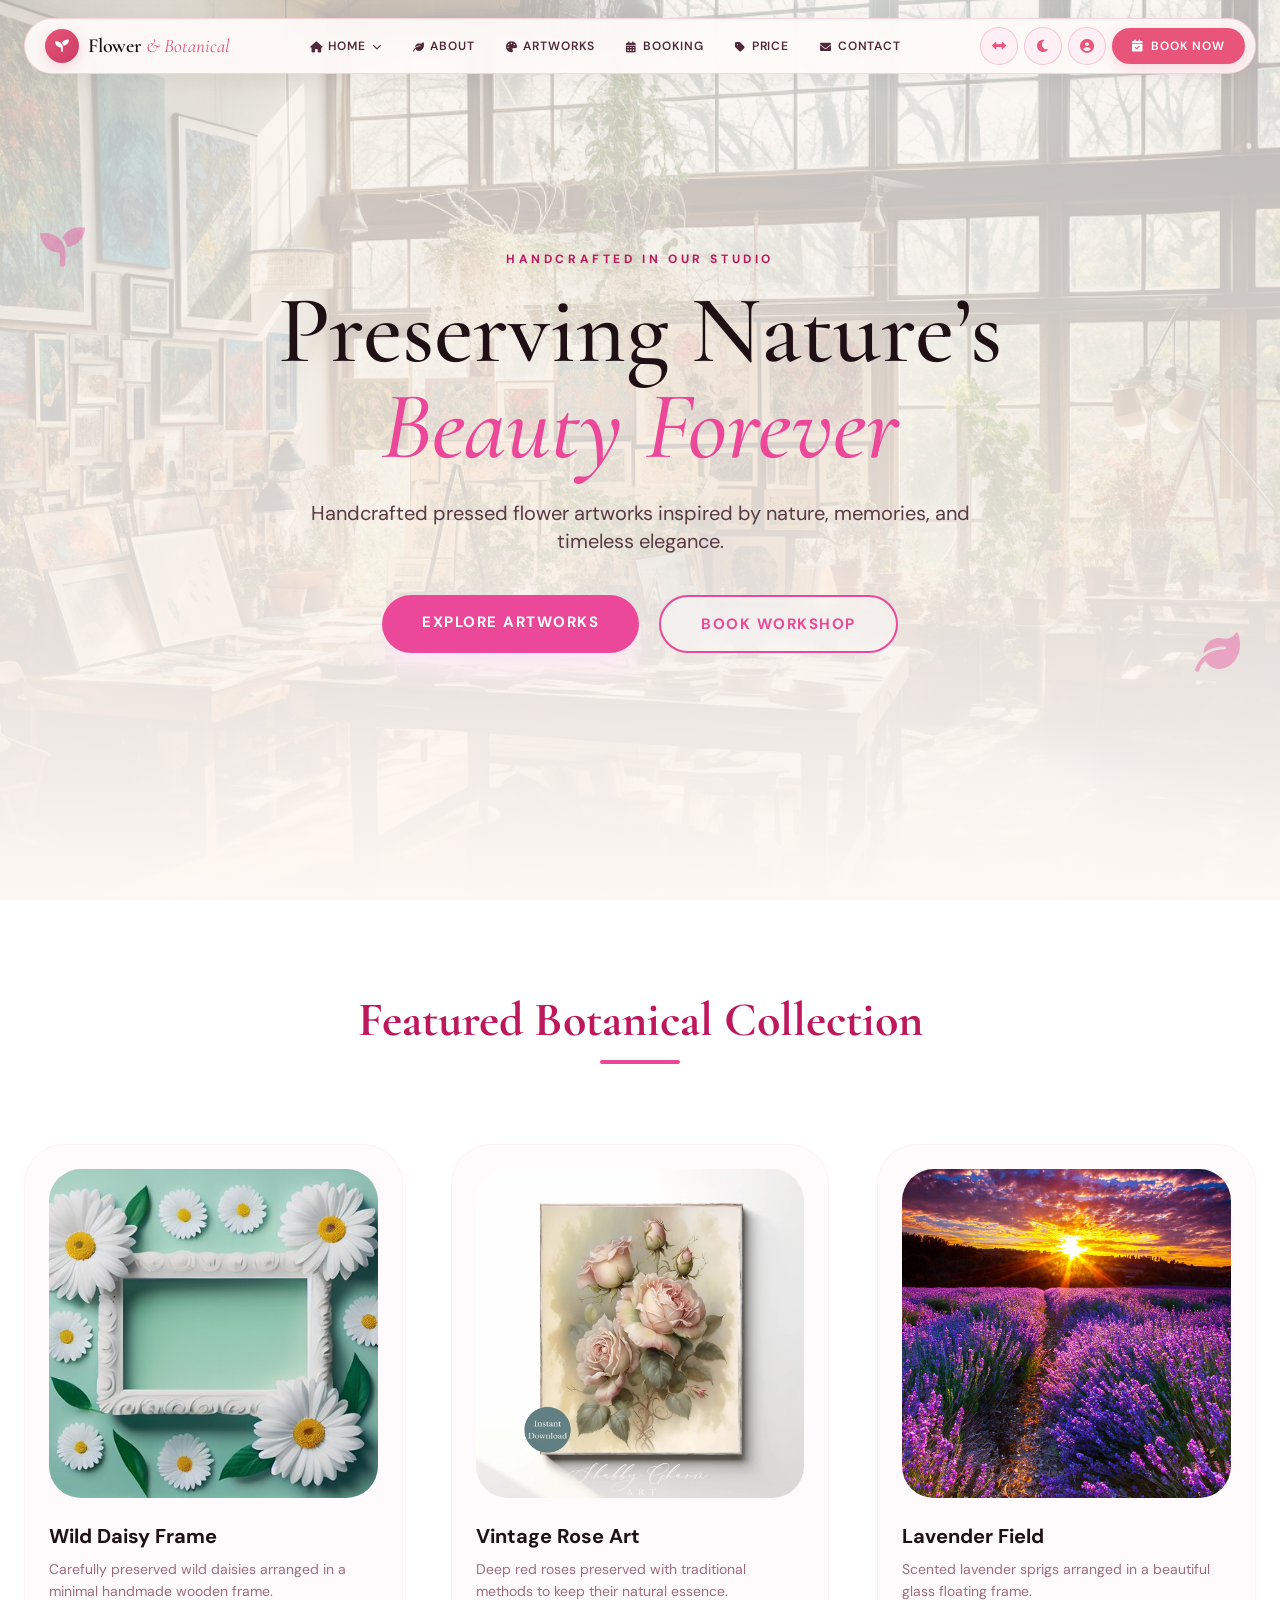
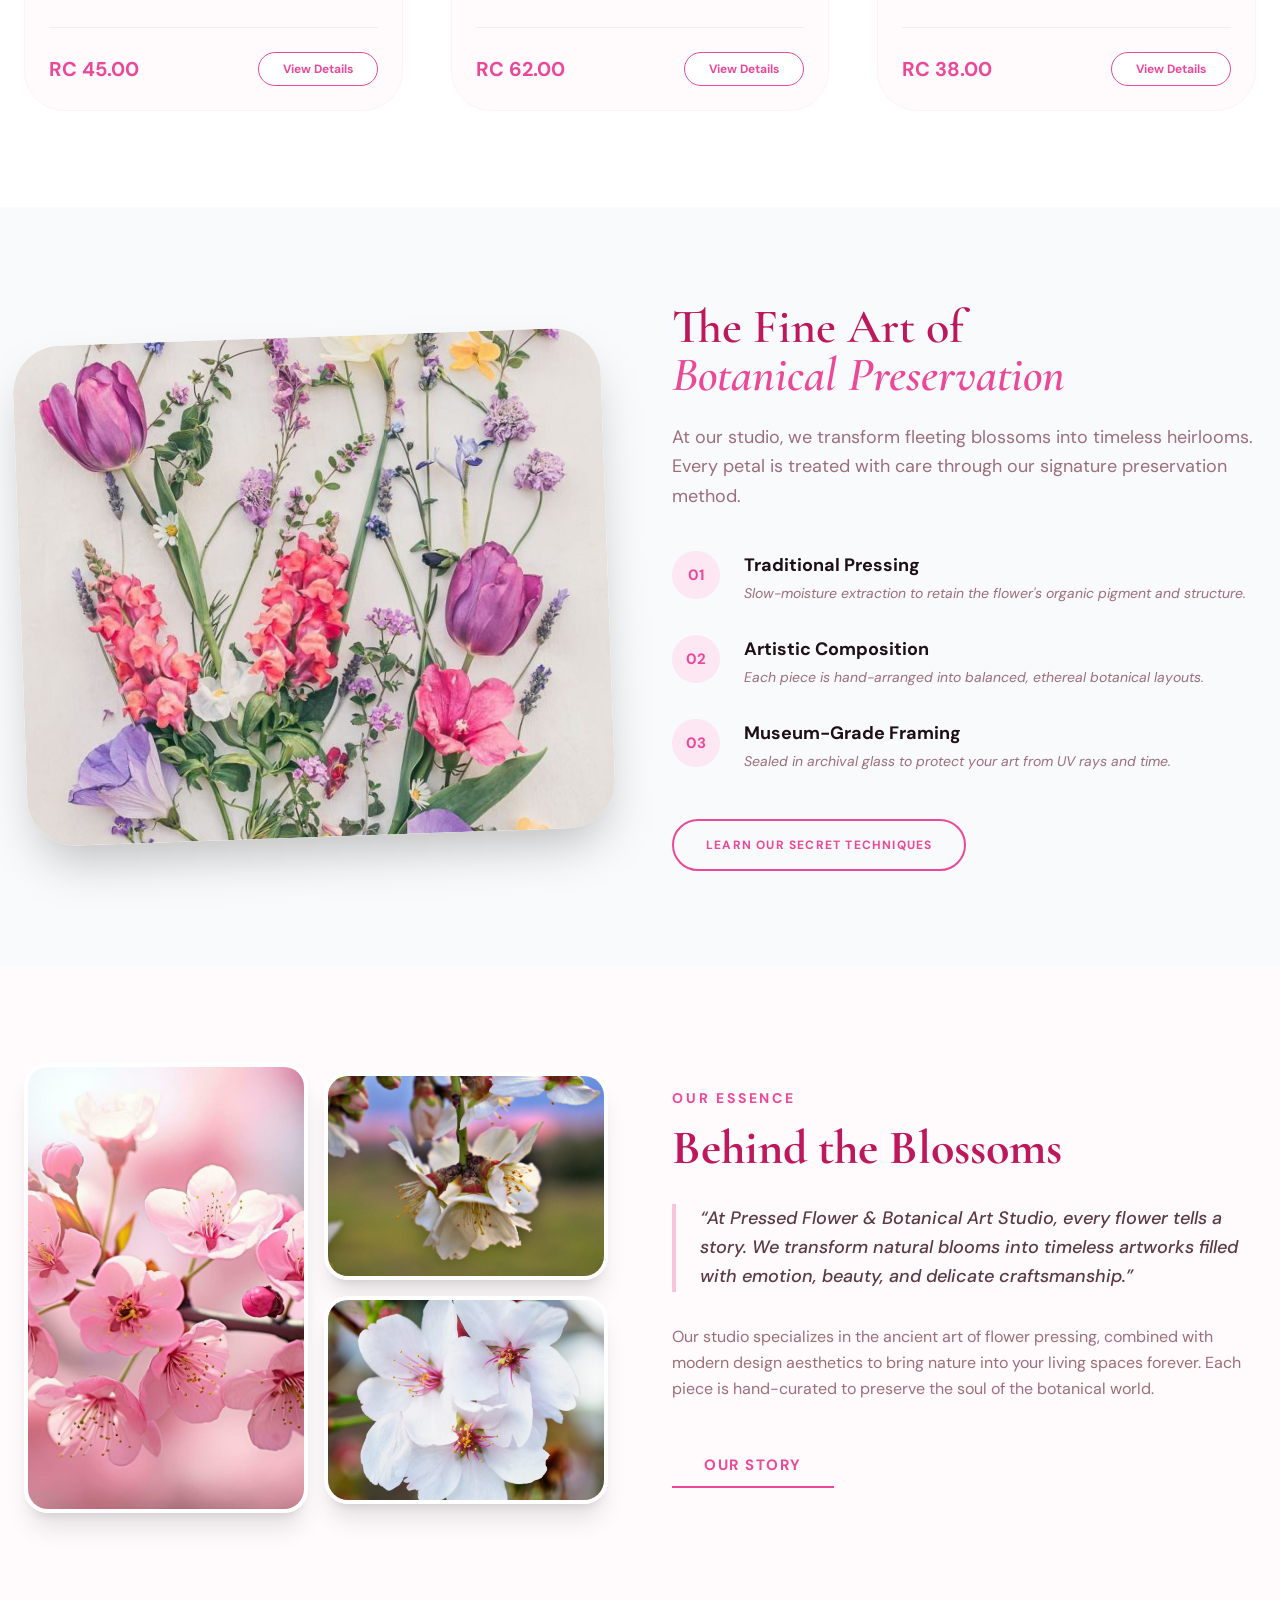
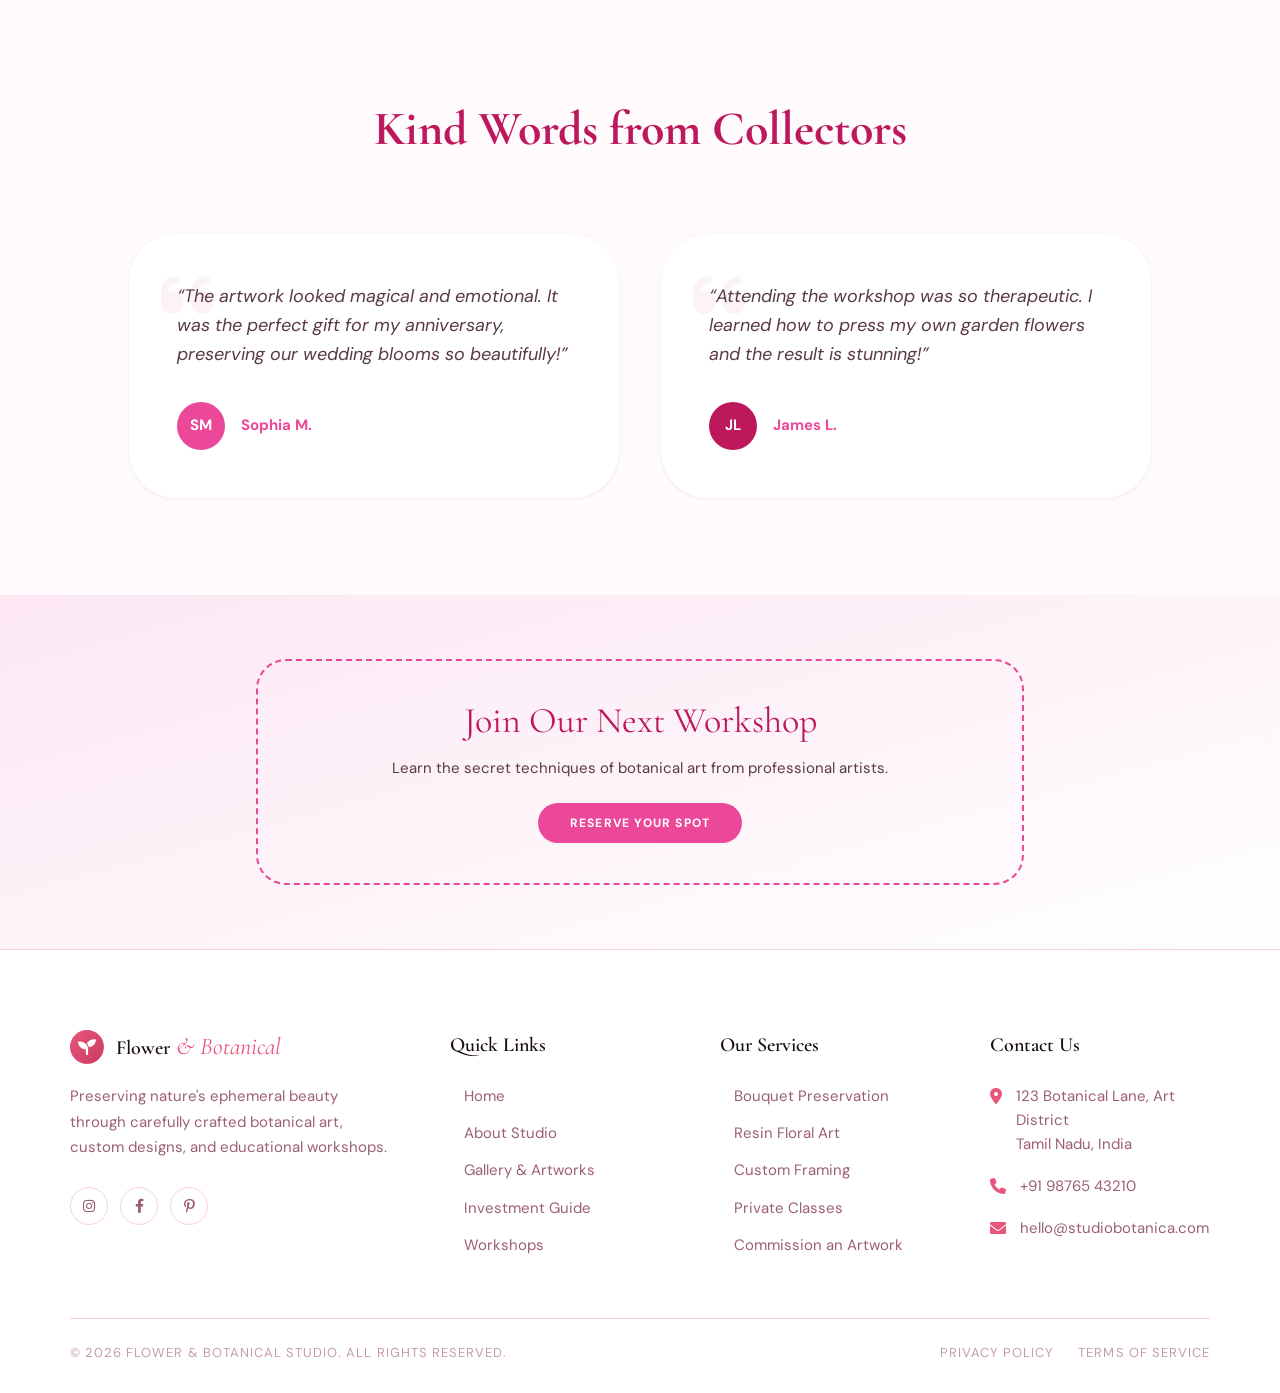
==== index.html @ 841b7ce9 "first commit" ====
<!DOCTYPE html>
<html lang="en">
<head>
    <meta charset="UTF-8">
    <meta name="viewport" content="width=device-width, initial-scale=1.0">
    <title>Flower & Botanical</title>
    <link rel="icon" type="img/jpg" href="img/growwpark-logo.jpg">
    <script src="tailwind.js"></script>
    <!-- Font Awesome (required for icons) -->
    <link rel="stylesheet" href="https://cdnjs.cloudflare.com/ajax/libs/font-awesome/6.0.0-beta3/css/all.min.css">
    
    <!-- Your CSS -->
    <link rel="stylesheet" href="style.css">
    <script>
        tailwind.config = {
            darkMode: 'class',
            theme: {
                extend: {
                    fontFamily: {
                        cormorant: ['"Cormorant Garamond"', 'serif'],
                        jost: ['Jost', 'sans-serif'],
                    },
                    colors: {
                        primary: '#ec4899',
                        primaryDark: '#be185d',
                        softPink: '#fdf2f8',
                    }
                }
            }
        }
    </script>
    <style>
        .floating { animation: float 6s ease-in-out infinite; }
        @keyframes float {
            0%, 100% { transform: translateY(0px); }
            50% { transform: translateY(-20px); }
        }
        .reveal { opacity: 0; transform: translateY(30px); transition: all 0.8s ease-out; }
        .reveal.active { opacity: 1; transform: translateY(0); }
    </style>
</head>
<body class="bg-[#fef8f4] dark:bg-black text-[#1f1015] dark:text-gray-100 transition-colors duration-300">

    <!-- NAVBAR CONTAINER - Add this! -->
    <div id="navbar-root"></div>

   <!-- Hero Section -->
<section class="relative min-h-screen flex items-center justify-center  ">
            <div class="absolute inset-0 z-0">
                <img src="img/home1.png" class="w-full h-full object-cover opacity-30">
                <div class="absolute inset-0 bg-gradient-to-b from-transparent via-[#fef8f4]/40 dark:via-black/40 to-[#fef8f4] dark:to-black transition-colors duration-300"></div>
            </div>

            <div class="absolute inset-0 pointer-events-none opacity-40">
                <div class="absolute top-1/4 left-10 floating text-primary"><i class="fas fa-seedling fa-3x"></i></div>
                <div class="absolute bottom-1/4 right-10 floating text-primary" style="animation-delay: 2s;"><i class="fas fa-leaf fa-3x"></i></div>
            </div>

            <div class="relative z-10 text-center px-6 max-w-4xl">
                <span class="inline-block text-xs font-bold tracking-[0.3em] uppercase text-primaryDark dark:text-gray-300 mb-4 transition-colors">Handcrafted in Our Studio</span>
                <h1 class="font-cormorant text-5xl md:text-8xl text-[#1f1015] dark:text-white leading-[1.1] mb-6 font-medium transition-colors">
                    Preserving Nature’s <br> <span class="italic text-primary">Beauty Forever</span>
                </h1>
                <p class="text-[#5a3a45] dark:text-gray-300 text-lg md:text-xl mb-10 max-w-2xl mx-auto leading-relaxed transition-colors">
                    Handcrafted pressed flower artworks inspired by nature, memories, and timeless elegance.
                </p>
                <div class="flex flex-wrap gap-5 justify-center">
                    <a href="artworks.html" class="px-10 py-4 bg-primary text-white rounded-full font-bold tracking-widest uppercase hover:bg-primaryDark transition-all shadow-xl shadow-pink-100">Explore Artworks</a>
                    <a href="booking.html" class="px-10 py-4 border-2 border-primary text-primary dark:text-gray-300 rounded-full font-bold tracking-widest uppercase hover:bg-primary hover:text-white transition-all bg-white/40 dark:bg-gray-800/40 backdrop-blur-md">Book Workshop</a>
                </div>
            </div>
        </section>

        <!-- 2. FEATURED COLLECTION -->
        <section class="py-24 px-6 bg-white dark:bg-gray-800 transition-colors duration-300">
            <div class="max-w-7xl mx-auto">
                <div class="text-center mb-20">
                    <h2 class="font-cormorant text-4xl md:text-5xl text-primaryDark dark:text-white font-bold transition-colors">Featured Botanical Collection</h2>
                    <div class="w-20 h-1 bg-primary mx-auto mt-4 rounded-full"></div>
                </div>

                <div class="grid grid-cols-1 md:grid-cols-3 gap-12">
                    <!-- Item 1 -->
                    <div class="group bg-softPink/30 dark:bg-gray-700/50 rounded-[2.5rem] p-6 border border-pink-50 dark:border-gray-700 transition-all hover:shadow-2xl hover:-translate-y-2">
                        <div class="overflow-hidden rounded-[2rem] mb-6 aspect-square">
                            <img src="img/home2.png" class="w-full h-full object-cover group-hover:scale-110 transition-transform duration-700">
                        </div>
                        <h3 class="text-xl font-bold text-[#1f1015] dark:text-white mb-2 transition-colors">Wild Daisy Frame</h3>
                        <p class="text-[#9c6e7c] dark:text-gray-300 text-sm mb-6 leading-relaxed transition-colors">Carefully preserved wild daisies arranged in a minimal handmade wooden frame.</p>
                        <div class="flex items-center justify-between border-t border-pink-100 dark:border-gray-700 pt-6 transition-colors">
                            <span class="text-xl font-bold text-primary dark:text-gray-300">RC 45.00</span>
                            <a href="#" class="px-6 py-2 bg-white dark:bg-gray-800 border border-primary text-primary dark:text-gray-300 rounded-full text-xs font-bold hover:bg-primary hover:text-white transition-all">View Details</a>
                        </div>
                    </div>
                    <!-- Item 2 -->
                    <div class="group bg-softPink/30 dark:bg-gray-700/50 rounded-[2.5rem] p-6 border border-pink-50 dark:border-gray-700 transition-all hover:shadow-2xl hover:-translate-y-2">
                        <div class="overflow-hidden rounded-[2rem] mb-6 aspect-square">
                            <img src="img/home3.png" class="w-full h-full object-cover group-hover:scale-110 transition-transform duration-700">
                        </div>
                        <h3 class="text-xl font-bold text-[#1f1015] dark:text-white mb-2 transition-colors">Vintage Rose Art</h3>
                        <p class="text-[#9c6e7c] dark:text-gray-300 text-sm mb-6 leading-relaxed transition-colors">Deep red roses preserved with traditional methods to keep their natural essence.</p>
                        <div class="flex items-center justify-between border-t border-pink-100 dark:border-gray-700 pt-6 transition-colors">
                            <span class="text-xl font-bold text-primary dark:text-gray-300">RC 62.00</span>
                            <a href="#" class="px-6 py-2 bg-white dark:bg-gray-800 border border-primary text-primary dark:text-gray-300 rounded-full text-xs font-bold hover:bg-primary hover:text-white transition-all">View Details</a>
                        </div>
                    </div>
                    <!-- Item 3 -->
                    <div class="group bg-softPink/30 dark:bg-gray-700/50 rounded-[2.5rem] p-6 border border-pink-50 dark:border-gray-700 transition-all hover:shadow-2xl hover:-translate-y-2">
                        <div class="overflow-hidden rounded-[2rem] mb-6 aspect-square">
                            <img src="img/home4.png" class="w-full h-full object-cover group-hover:scale-110 transition-transform duration-700">
                        </div>
                        <h3 class="text-xl font-bold text-[#1f1015] dark:text-white mb-2 transition-colors">Lavender Field</h3>
                        <p class="text-[#9c6e7c] dark:text-gray-300 text-sm mb-6 leading-relaxed transition-colors">Scented lavender sprigs arranged in a beautiful glass floating frame.</p>
                        <div class="flex items-center justify-between border-t border-pink-100 dark:border-gray-700 pt-6 transition-colors">
                            <span class="text-xl font-bold text-primary dark:text-gray-300">RC 38.00</span>
                            <a href="#" class="px-6 py-2 bg-white dark:bg-gray-800 border border-primary text-primary dark:text-gray-300 rounded-full text-xs font-bold hover:bg-primary hover:text-white transition-all">View Details</a>
                        </div>
                    </div>
                </div>
            </div>
        </section>


<!-- Studio Craftsmanship & Process Section -->
<section class="py-24 px-5 bg-gray-50 dark:bg-black transition-colors duration-300 overflow-hidden">
    <div class="max-w-7xl mx-auto">
        <div class="flex flex-col lg:flex-row items-center gap-16">
            
            <!-- Left: Image Composition -->
            <div class="w-full lg:w-1/2 relative">
                <div class="relative z-10 rounded-[3rem] overflow-hidden shadow-2xl transform -rotate-2 hover:rotate-0 transition-transform duration-500">
                    <img src="img/home5.png" 
                         alt="Flower Pressing Process" 
                         class="w-full h-[500px] object-cover">
                </div>
                <!-- Decorative Elements -->
                <div class="absolute -bottom-10 -right-10 w-64 h-64 bg-[#fce7f3] dark:bg-gray-800/20 rounded-full -z-10 opacity-50 blur-3xl transition-colors"></div>
                <div class="absolute -top-10 -left-10 w-48 h-48 border-2 border-dashed border-[#ec4899] dark:border-gray-700 rounded-full -z-10 animate-[spin_20s_linear_infinite] transition-colors"></div>
            </div>

            <!-- Right: Content & Steps -->
            <div class="w-full lg:w-1/2">
                <h2 class="font-['Cormorant_Garamond'] text-4xl md:text-5xl text-[#be185d] dark:text-white mb-6 font-semibold leading-tight transition-colors">
                    The Fine Art of <br> <span class="italic text-[#ec4899] dark:text-gray-300">Botanical Preservation</span>
                </h2>
                <p class="text-[#9c6e7c] dark:text-gray-300 text-lg mb-10 leading-relaxed transition-colors">
                    At our studio, we transform fleeting blossoms into timeless heirlooms. Every petal is treated with care through our signature preservation method.
                </p>

                <!-- Process Steps -->
                <div class="space-y-8">
                    <!-- Step 1 -->
                    <div class="flex gap-6 group">
                        <div class="flex-shrink-0 w-12 h-12 rounded-full bg-[#fce7f3] dark:bg-gray-800 flex items-center justify-center text-[#ec4899] dark:text-gray-300 font-bold group-hover:bg-[#ec4899] group-hover:text-white transition-colors">
                            01
                        </div>
                        <div>
                            <h4 class="text-lg font-bold text-[#1f1015] dark:text-white mb-1 transition-colors">Traditional Pressing</h4>
                            <p class="text-[#9c6e7c] dark:text-gray-400 text-sm italic transition-colors">Slow-moisture extraction to retain the flower's organic pigment and structure.</p>
                        </div>
                    </div>

                    <!-- Step 2 -->
                    <div class="flex gap-6 group">
                        <div class="flex-shrink-0 w-12 h-12 rounded-full bg-[#fce7f3] dark:bg-gray-800 flex items-center justify-center text-[#ec4899] dark:text-gray-300 font-bold group-hover:bg-[#ec4899] group-hover:text-white transition-colors">
                            02
                        </div>
                        <div>
                            <h4 class="text-lg font-bold text-[#1f1015] dark:text-white mb-1 transition-colors">Artistic Composition</h4>
                            <p class="text-[#9c6e7c] dark:text-gray-400 text-sm italic transition-colors">Each piece is hand-arranged into balanced, ethereal botanical layouts.</p>
                        </div>
                    </div>

                    <!-- Step 3 -->
                    <div class="flex gap-6 group">
                        <div class="flex-shrink-0 w-12 h-12 rounded-full bg-[#fce7f3] dark:bg-gray-800 flex items-center justify-center text-[#ec4899] dark:text-gray-300 font-bold group-hover:bg-[#ec4899] group-hover:text-white transition-colors">
                            03
                        </div>
                        <div>
                            <h4 class="text-lg font-bold text-[#1f1015] dark:text-white mb-1 transition-colors">Museum-Grade Framing</h4>
                            <p class="text-[#9c6e7c] dark:text-gray-400 text-sm italic transition-colors">Sealed in archival glass to protect your art from UV rays and time.</p>
                        </div>
                    </div>
                </div>

                <div class="mt-12">
                    <a href="booking.html" class="inline-block px-8 py-4 border-2 border-[#ec4899] text-[#ec4899] rounded-full font-bold uppercase tracking-widest text-xs hover:bg-[#ec4899] hover:text-white transition-all">
                        Learn Our Secret Techniques
                    </a>
                </div>
            </div>

        </div>
    </div>
</section>

     <!-- 3. ABOUT STUDIO PREVIEW -->
<section class="py-24 px-6 bg-[#fffafb] dark:bg-gray-800 transition-colors duration-300">
    <div class="max-w-7xl mx-auto flex flex-col lg:flex-row items-center gap-16">
        
        <!-- Left Side: Clean 3-Image Grid (No Tilt) -->
        <div class="w-full lg:w-1/2 relative">
            <div class="flex gap-4 items-center">
                <!-- 1. Left Big Image (Perfectly Straight) -->
                <div class="w-1/2">
                    <img src="img/home6.png" 
                         class="rounded-3xl shadow-xl w-full h-[450px] object-cover border-4 border-white transition-transform duration-500 hover:scale-[1.02]">
                </div>

                <!-- Right Side: Two Stacked Images (Perfectly Straight) -->
                <div class="w-1/2 flex flex-col gap-4">
                    <!-- 2. Right Top Image -->
                    <img src="img/home7.png" 
                         class="rounded-3xl shadow-xl w-full h-52 object-cover border-4 border-white transition-transform duration-500 hover:scale-[1.02]">
                    
                    <!-- 3. Right Bottom Image -->
                    <img src="img/home8.png" 
                         class="rounded-3xl shadow-xl w-full h-52 object-cover border-4 border-white transition-transform duration-500 hover:scale-[1.02]">
                </div>
            </div>
            
            <!-- Background Decorative Elements -->
            <div class="absolute -z-10 -top-10 -left-10 w-64 h-64 bg-primary/10 dark:bg-primary/5 blur-3xl rounded-full transition-colors"></div>
        </div>

        <!-- Right Side: Content -->
        <div class="w-full lg:w-1/2">
            <span class="text-primary dark:text-gray-300 font-bold tracking-[0.2em] uppercase text-sm mb-4 block transition-colors">Our Essence</span>
            <h2 class="font-cormorant text-4xl md:text-5xl text-primaryDark dark:text-white mb-8 font-bold leading-tight transition-colors">Behind the Blossoms</h2>
            
            <p class="text-[#5a3a45] dark:text-gray-300 text-lg leading-relaxed mb-8 italic font-medium border-l-4 border-primary/30 pl-6 transition-colors">
                “At Pressed Flower & Botanical Art Studio, every flower tells a story. We transform natural blooms into timeless artworks filled with emotion, beauty, and delicate craftsmanship.”
            </p>
            
            <p class="text-[#9c6e7c] dark:text-gray-400 mb-10 leading-relaxed text-base transition-colors">
                Our studio specializes in the ancient art of flower pressing, combined with modern design aesthetics to bring nature into your living spaces forever. Each piece is hand-curated to preserve the soul of the botanical world.
            </p>
            
            <a href="about.html" class="group relative inline-block px-8 py-3 font-bold tracking-widest uppercase text-primary transition-all">
                <span class="relative z-10">Our Story</span>
                <div class="absolute bottom-0 left-0 w-full h-[2px] bg-primary transition-all group-hover:h-[4px]"></div>
            </a>
        </div>

    </div>
</section>

       

        <!-- 5. TESTIMONIALS -->
        <section class="py-24 px-6 bg-[#fffafb] dark:bg-black transition-colors duration-300">
            <div class="max-w-5xl mx-auto">
                <h2 class="font-cormorant text-center text-4xl md:text-5xl text-primaryDark dark:text-white mb-20 font-bold transition-colors">Kind Words from Collectors</h2>
                <div class="grid grid-cols-1 md:grid-cols-2 gap-10">
                    <div class="bg-white dark:bg-gray-800 p-12 rounded-[3rem] border border-pink-50 dark:border-gray-700 relative shadow-sm transition-colors">
                        <i class="fas fa-quote-left absolute top-8 left-8 text-softPink dark:text-gray-700 text-6xl transition-colors"></i>
                        <p class="text-[#5a3a45] dark:text-gray-300 text-lg italic mb-8 relative z-10 leading-relaxed transition-colors">
                            “The artwork looked magical and emotional. It was the perfect gift for my anniversary, preserving our wedding blooms so beautifully!”
                        </p>
                        <div class="flex items-center gap-4">
                            <div class="w-12 h-12 bg-primary rounded-full flex items-center justify-center text-white font-bold">SM</div>
                            <h5 class="font-bold text-primary dark:text-gray-300 transition-colors">Sophia M.</h5>
                        </div>
                    </div>
                    <div class="bg-white dark:bg-gray-800 p-12 rounded-[3rem] border border-pink-50 dark:border-gray-700 relative shadow-sm transition-colors">
                        <i class="fas fa-quote-left absolute top-8 left-8 text-softPink dark:text-gray-700 text-6xl transition-colors"></i>
                        <p class="text-[#5a3a45] dark:text-gray-300 text-lg italic mb-8 relative z-10 leading-relaxed transition-colors">
                            “Attending the workshop was so therapeutic. I learned how to press my own garden flowers and the result is stunning!”
                        </p>
                        <div class="flex items-center gap-4">
                            <div class="w-12 h-12 bg-primaryDark rounded-full flex items-center justify-center text-white font-bold">JL</div>
                            <h5 class="font-bold text-primary dark:text-gray-300 transition-colors">James L.</h5>
                        </div>
                    </div>
                </div>
            </div>
        </section>


<section class="workshop-cta py-16 px-5 text-center bg-gradient-to-br from-[#fce7f3] to-white dark:from-gray-800 dark:to-black transition-colors duration-300">
    <div class="max-w-3xl mx-auto p-10 border-2 border-dashed border-[#ec4899] dark:border-gray-700 rounded-[30px] transition-colors">
        <h2 class="font-cormorant text-4xl text-[#be185d] dark:text-white transition-colors">Join Our Next Workshop</h2>
        <p class="text-[#5a3a45] dark:text-gray-300 my-4 mb-6 transition-colors">Learn the secret techniques of botanical art from professional artists.</p>
        <a href="booking.html" class="inline-block px-8 py-3 bg-primary text-white rounded-full uppercase tracking-widest text-xs font-bold hover:bg-primaryDark transition-colors">Reserve Your Spot</a>
    </div>
</section>

    <!-- FOOTER CONTAINER -->
    <div id="footer-root"></div>

    <!-- NAVBAR SCRIPT - Add this before closing body -->
    <script src="navbar.js"></script>
    <!-- FOOTER SCRIPT -->
    <script src="footer.js"></script>
</body>
</html>
---- style.css ----
/* ================================================================
   style.css — Flower & Botanical
   Global tokens, resets, hero, and page layout
================================================================ */

/* ----------------------------------------------------------------
   GOOGLE FONTS
---------------------------------------------------------------- */
@import url('https://fonts.googleapis.com/css2?family=Cormorant+Garamond:ital,wght@0,400;0,500;0,600;1,400;1,500&family=DM+Sans:ital,opsz,wght@0,9..40,300;0,9..40,400;0,9..40,500;0,9..40,600;1,9..40,300&display=swap');

/* ----------------------------------------------------------------
   CSS CUSTOM PROPERTIES
---------------------------------------------------------------- */
:root {
  /* Brand */
  --pink:            #e8547a;
  --pink-dark:       #c93d62;
  --pink-deep:       #a02a4a;
  --pink-light:      #f9d0dc;
  --pink-soft:       #fef0f4;
  --pink-glow:       rgba(232, 84, 122, 0.22);
  --pink-border:     rgba(232, 84, 122, 0.28);

  /* Surfaces */
  --body-bg:         #fdf8f5;
  --surface-1:       #ffffff;
  --surface-2:       #fef5f0;

  /* Text */
  --text-primary:    #1a0d12;
  --text-secondary:  #52293a;
  --text-muted:      #9c6070;
  --text-subtle:     #c49daa;

  /* Nav */
  --nav-bg:          rgba(255, 251, 249, 0.92);
  --nav-border:      rgba(232, 84, 122, 0.22);
  --nav-shadow:      0 4px 24px rgba(26, 13, 18, 0.06);
  --nav-shadow-lg:   0 8px 40px rgba(26, 13, 18, 0.12);

  /* Sidebar */
  --sidebar-bg:      #fffbf9;
  --sidebar-border:  rgba(232, 84, 122, 0.15);

  /* Dropdown */
  --dropdown-bg:     rgba(255, 251, 249, 0.98);

  /* Misc */
  --radius-sm:       10px;
  --radius-md:       18px;
  --radius-lg:       28px;
  --radius-pill:     100px;
  --ease:            cubic-bezier(0.4, 0, 0.2, 1);
  --ease-spring:     cubic-bezier(0.34, 1.56, 0.64, 1);
  --t:               0.26s;
}

html.dark {
  --body-bg:         #000000;
  --surface-1:       #111827;
  --surface-2:       #1f2937;

  --text-primary:    #ffffff;
  --text-secondary:  #d1d5db;
  --text-muted:      #9ca3af;
  --text-subtle:     #6b7280;

  --nav-bg:          rgba(0, 0, 0, 0.94);
  --nav-border:      rgba(55, 65, 81, 0.5);
  --nav-shadow:      0 4px 24px rgba(0, 0, 0, 0.5);
  --nav-shadow-lg:   0 8px 40px rgba(0, 0, 0, 0.8);

  --sidebar-bg:      #111827;
  --sidebar-border:  rgba(55, 65, 81, 0.5);
  --dropdown-bg:     rgba(17, 24, 39, 0.98);

  --pink-soft:       rgba(255, 255, 255, 0.05);
  --pink-light:      rgba(255, 255, 255, 0.1);
}

/* ----------------------------------------------------------------
   RESET & BASE
---------------------------------------------------------------- */
*, *::before, *::after {
  box-sizing: border-box;
  margin: 0;
  padding: 0;
}

html {
  scroll-behavior: smooth;
  -webkit-text-size-adjust: 100%;
}

body {
  font-family: 'DM Sans', sans-serif;
  font-size: 15px;
  line-height: 1.65;
  background: var(--body-bg);
  color: var(--text-primary);
  min-height: 100vh;
  overflow-x: hidden;
  transition: background var(--t) var(--ease), color var(--t) var(--ease);
}

body.nav-open { overflow: hidden; }

a { text-decoration: none; color: inherit; }
button { font-family: inherit; cursor: pointer; }
img { max-width: 100%; display: block; }

/* ----------------------------------------------------------------
   HERO SECTION
---------------------------------------------------------------- */
.hero {
  min-height: 100vh;
  display: grid;
  place-items: center;
  padding: 160px 24px 80px;
  position: relative;
  overflow: hidden;
}

/* Soft radial backgrounds */
.hero::before {
  content: '';
  position: absolute;
  top: -10%;
  left: 50%;
  transform: translateX(-50%);
  width: 900px;
  height: 700px;
  background: radial-gradient(ellipse at center, rgba(232,84,122,0.08) 0%, transparent 65%);
  pointer-events: none;
}

.hero::after {
  content: '';
  position: absolute;
  bottom: 0;
  left: 0;
  right: 0;
  height: 280px;
  background: linear-gradient(to top, var(--body-bg), transparent);
  pointer-events: none;
}

.hero-inner {
  position: relative;
  z-index: 1;
  display: flex;
  flex-direction: column;
  align-items: center;
  text-align: center;
  gap: 22px;
  max-width: 700px;
}

.hero-badge {
  display: inline-flex;
  align-items: center;
  gap: 10px;
  background: var(--pink-soft);
  border: 1px solid var(--pink-border);
  border-radius: var(--radius-pill);
  padding: 7px 18px 7px 12px;
  font-size: 11px;
  font-weight: 600;
  letter-spacing: 0.18em;
  text-transform: uppercase;
  color: var(--pink);
  animation: fadeSlideUp 0.8s var(--ease) both;
}

.hero-badge-dot {
  width: 6px;
  height: 6px;
  border-radius: 50%;
  background: var(--pink);
  animation: pulse 2s ease-in-out infinite;
}

.hero-title {
  font-family: 'Cormorant Garamond', serif;
  font-size: clamp(52px, 9vw, 104px);
  font-weight: 500;
  line-height: 1.02;
  color: var(--text-primary);
  letter-spacing: -0.02em;
  animation: fadeSlideUp 0.8s var(--ease) 0.1s both;
}

.hero-title em {
  font-style: italic;
  color: var(--pink);
  font-weight: 400;
}

.hero-rule {
  display: flex;
  align-items: center;
  gap: 14px;
  animation: fadeSlideUp 0.8s var(--ease) 0.15s both;
}

.hero-rule::before,
.hero-rule::after {
  content: '';
  flex: 1;
  height: 1px;
  background: linear-gradient(to right, transparent, var(--pink-border));
}

.hero-rule::after {
  background: linear-gradient(to left, transparent, var(--pink-border));
}

.hero-rule-icon {
  font-size: 14px;
  color: var(--pink);
  opacity: 0.7;
}

.hero-subtitle {
  font-size: 15.5px;
  font-weight: 300;
  color: var(--text-muted);
  max-width: 400px;
  line-height: 1.85;
  animation: fadeSlideUp 0.8s var(--ease) 0.2s both;
}

.hero-ctas {
  display: flex;
  align-items: center;
  gap: 12px;
  flex-wrap: wrap;
  justify-content: center;
  animation: fadeSlideUp 0.8s var(--ease) 0.28s both;
}

/* ---- Buttons ---- */
.btn {
  display: inline-flex;
  align-items: center;
  gap: 8px;
  padding: 13px 30px;
  border-radius: var(--radius-pill);
  font-size: 12.5px;
  font-weight: 600;
  letter-spacing: 0.09em;
  text-transform: uppercase;
  border: none;
  cursor: pointer;
  transition: transform 0.22s var(--ease-spring), box-shadow 0.22s var(--ease), background 0.2s;
}

.btn-primary {
  background: var(--pink);
  color: #fff;
  box-shadow: 0 6px 22px var(--pink-glow);
}

.btn-primary:hover {
  background: var(--pink-dark);
  transform: translateY(-3px);
  box-shadow: 0 12px 32px var(--pink-glow);
}

.btn-ghost {
  background: transparent;
  color: var(--pink);
  border: 1.5px solid var(--pink-border);
}

.btn-ghost:hover {
  background: var(--pink-soft);
  transform: translateY(-3px);
  border-color: var(--pink);
}

/* ----------------------------------------------------------------
   FLOATING DECO PETALS (hero background detail)
---------------------------------------------------------------- */
.petal {
  position: absolute;
  border-radius: 60% 40% 70% 30% / 50% 60% 40% 50%;
  opacity: 0.06;
  pointer-events: none;
}

.petal-1 {
  width: 320px; height: 320px;
  background: var(--pink);
  top: 8%; left: -6%;
  animation: floatPetal 18s ease-in-out infinite alternate;
}

.petal-2 {
  width: 220px; height: 220px;
  background: var(--pink-dark);
  top: 20%; right: -4%;
  animation: floatPetal 22s ease-in-out 4s infinite alternate-reverse;
}

.petal-3 {
  width: 160px; height: 160px;
  background: var(--pink);
  bottom: 15%; left: 10%;
  animation: floatPetal 16s ease-in-out 2s infinite alternate;
}

/* ----------------------------------------------------------------
   ANIMATIONS
---------------------------------------------------------------- */
@keyframes fadeSlideUp {
  from { opacity: 0; transform: translateY(22px); }
  to   { opacity: 1; transform: translateY(0); }
}

@keyframes pulse {
  0%, 100% { opacity: 1; transform: scale(1); }
  50%       { opacity: 0.5; transform: scale(0.85); }
}

@keyframes floatPetal {
  from { transform: translate(0, 0) rotate(0deg); }
  to   { transform: translate(30px, -40px) rotate(25deg); }
}

/* ----------------------------------------------------------------
   TOGGLE PILL (reusable)
---------------------------------------------------------------- */
.toggle-pill {
  display: inline-flex;
  align-items: center;
  background: var(--pink-soft);
  border: 1px solid var(--pink-border);
  border-radius: var(--radius-pill);
  padding: 3px;
  gap: 2px;
}

.toggle-pill button {
  width: 32px;
  height: 28px;
  border-radius: var(--radius-pill);
  border: none;
  background: transparent;
  color: var(--text-muted);
  font-size: 11.5px;
  font-family: 'DM Sans', sans-serif;
  font-weight: 600;
  letter-spacing: 0.04em;
  transition: background 0.2s, color 0.2s;
  display: flex;
  align-items: center;
  justify-content: center;
  cursor: pointer;
}

.toggle-pill button.active {
  background: var(--pink);
  color: #fff;
}

/* ----------------------------------------------------------------
   UTILITY
---------------------------------------------------------------- */
.sr-only {
  position: absolute;
  width: 1px;
  height: 1px;
  padding: 0;
  margin: -1px;
  overflow: hidden;
  clip: rect(0,0,0,0);
  white-space: nowrap;
  border-width: 0;
}
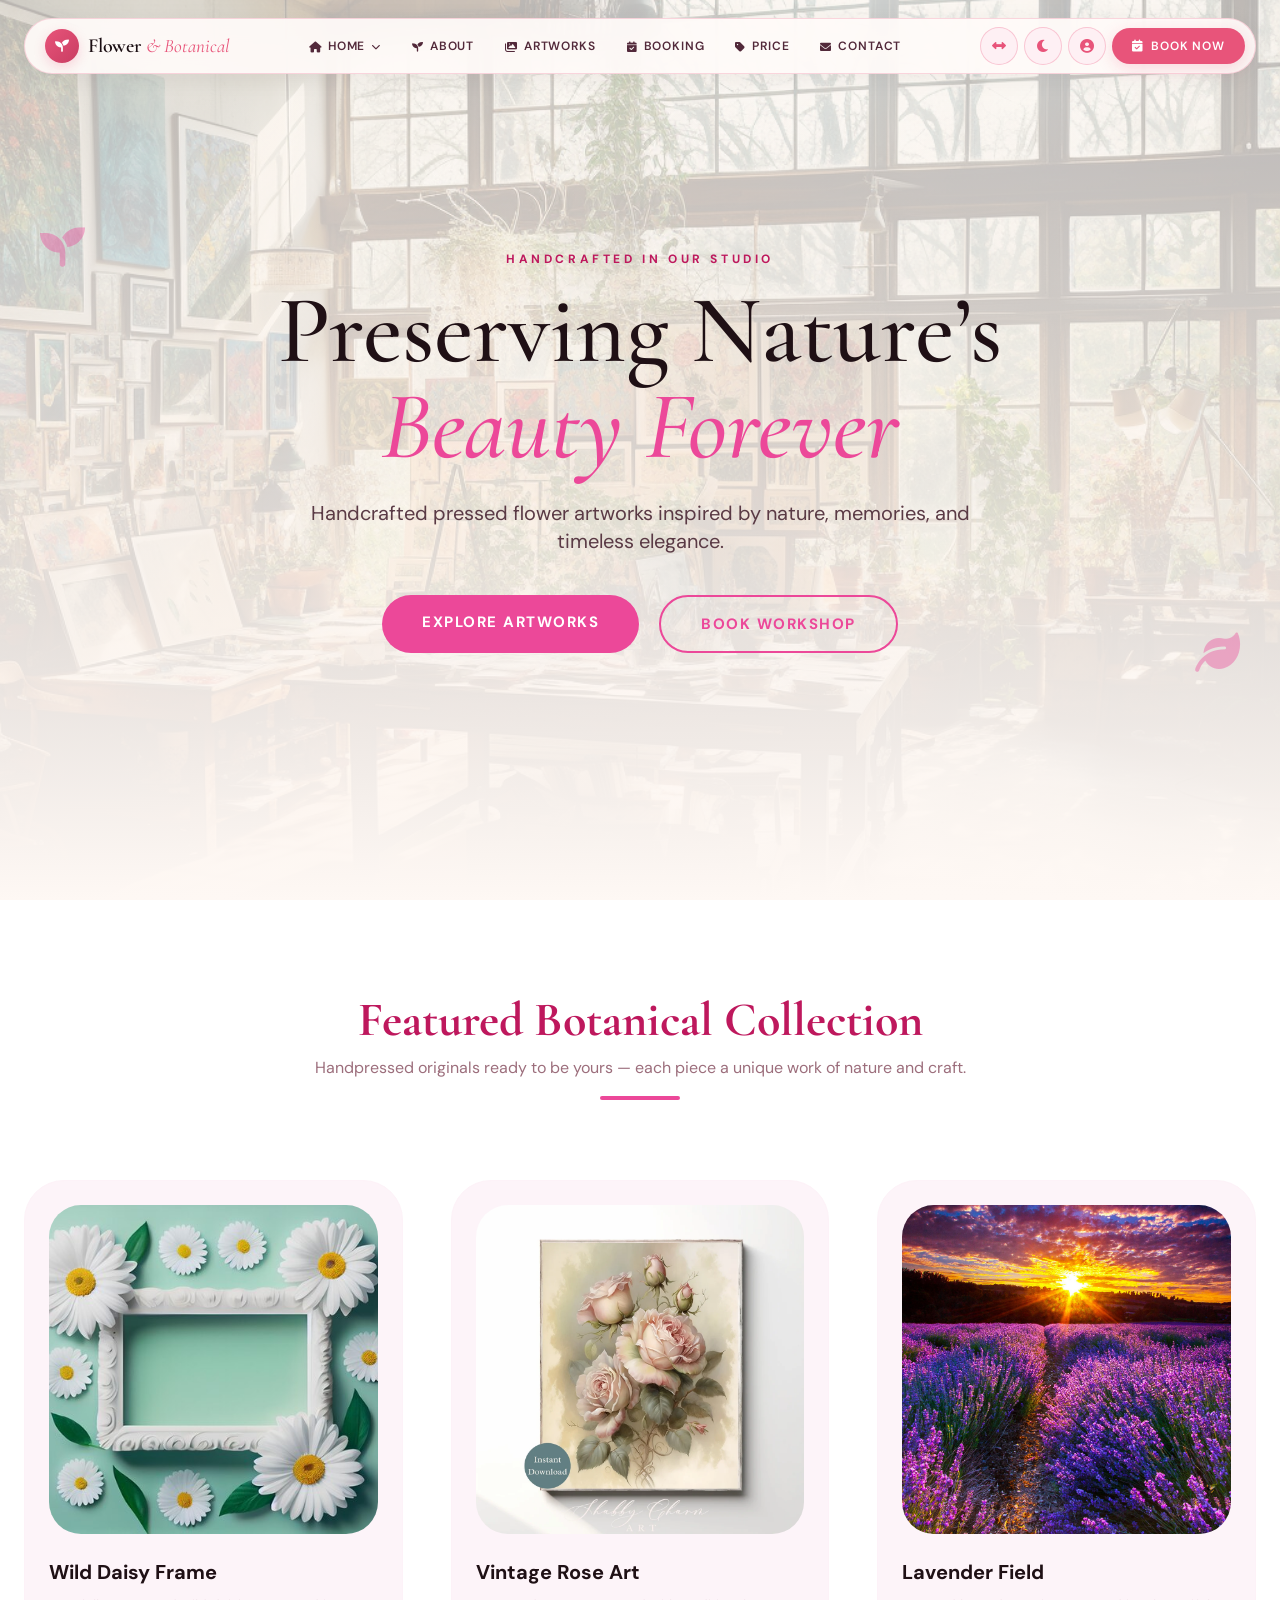
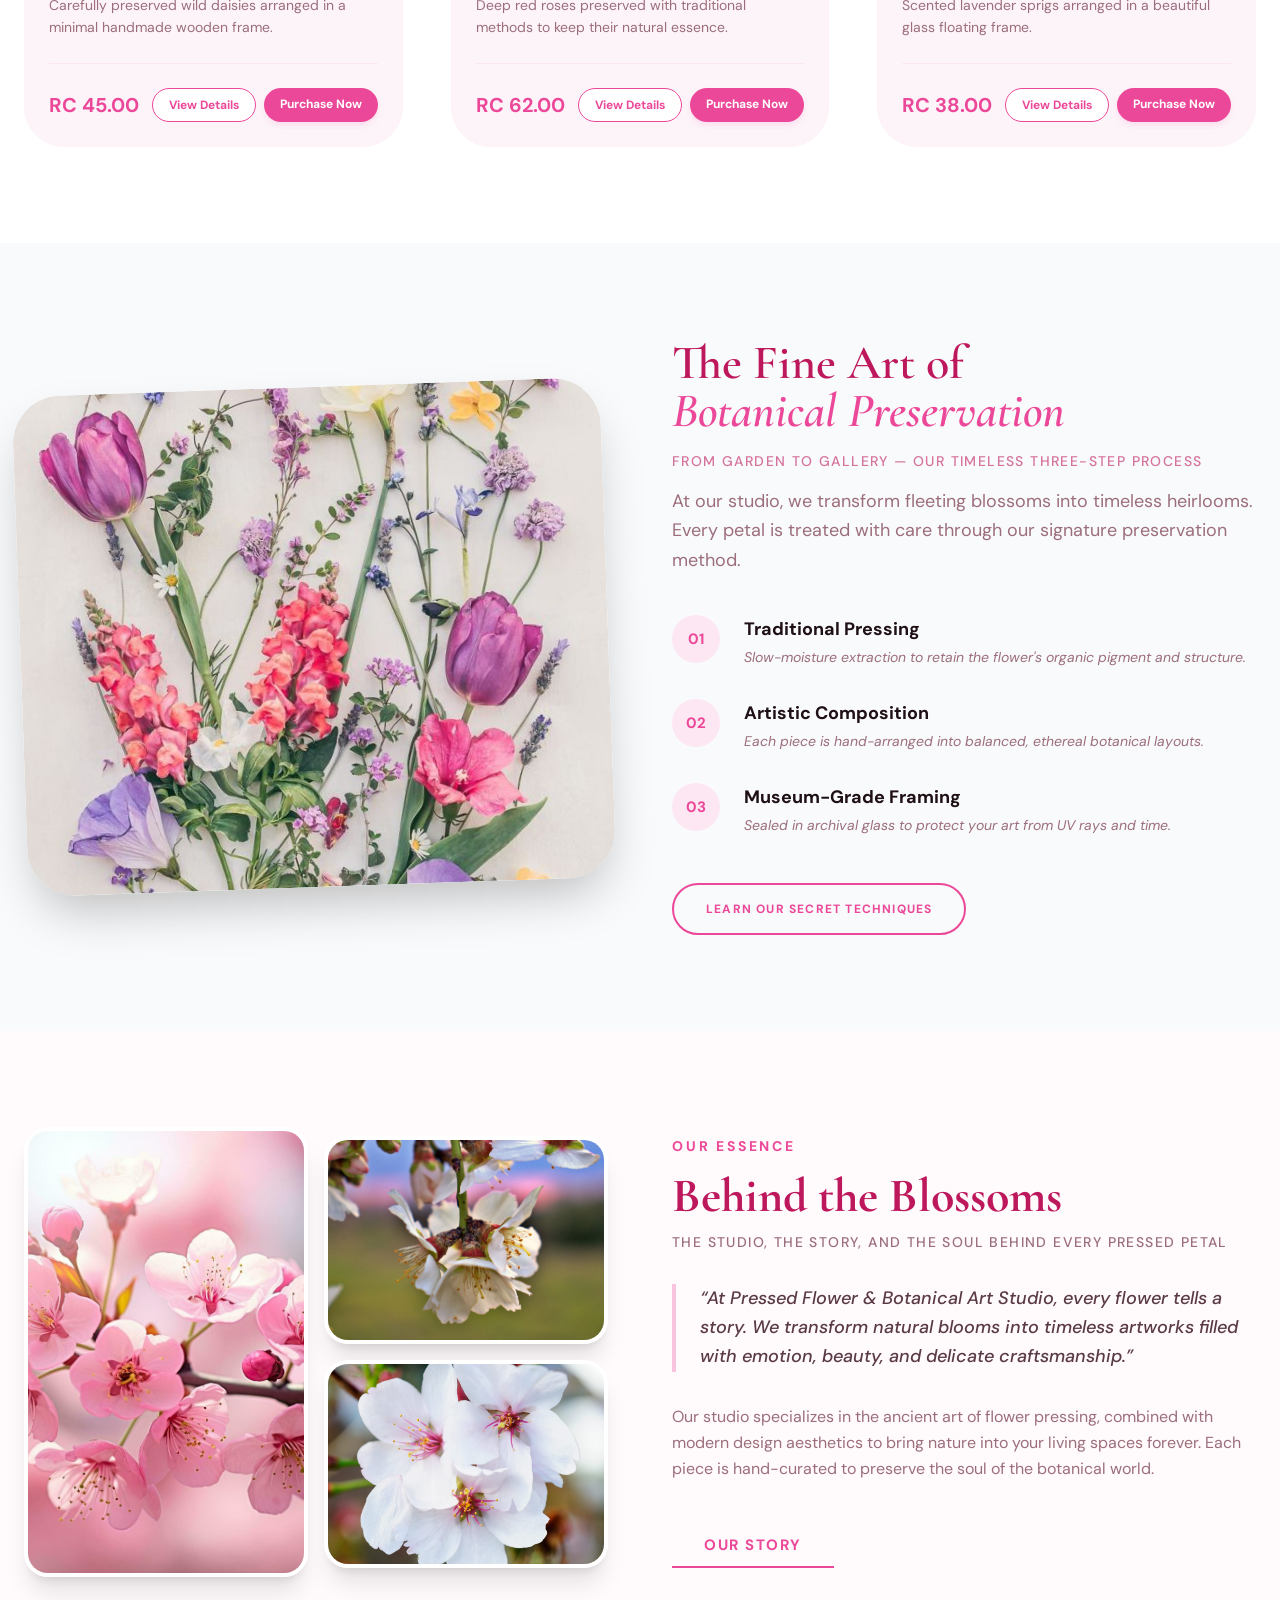
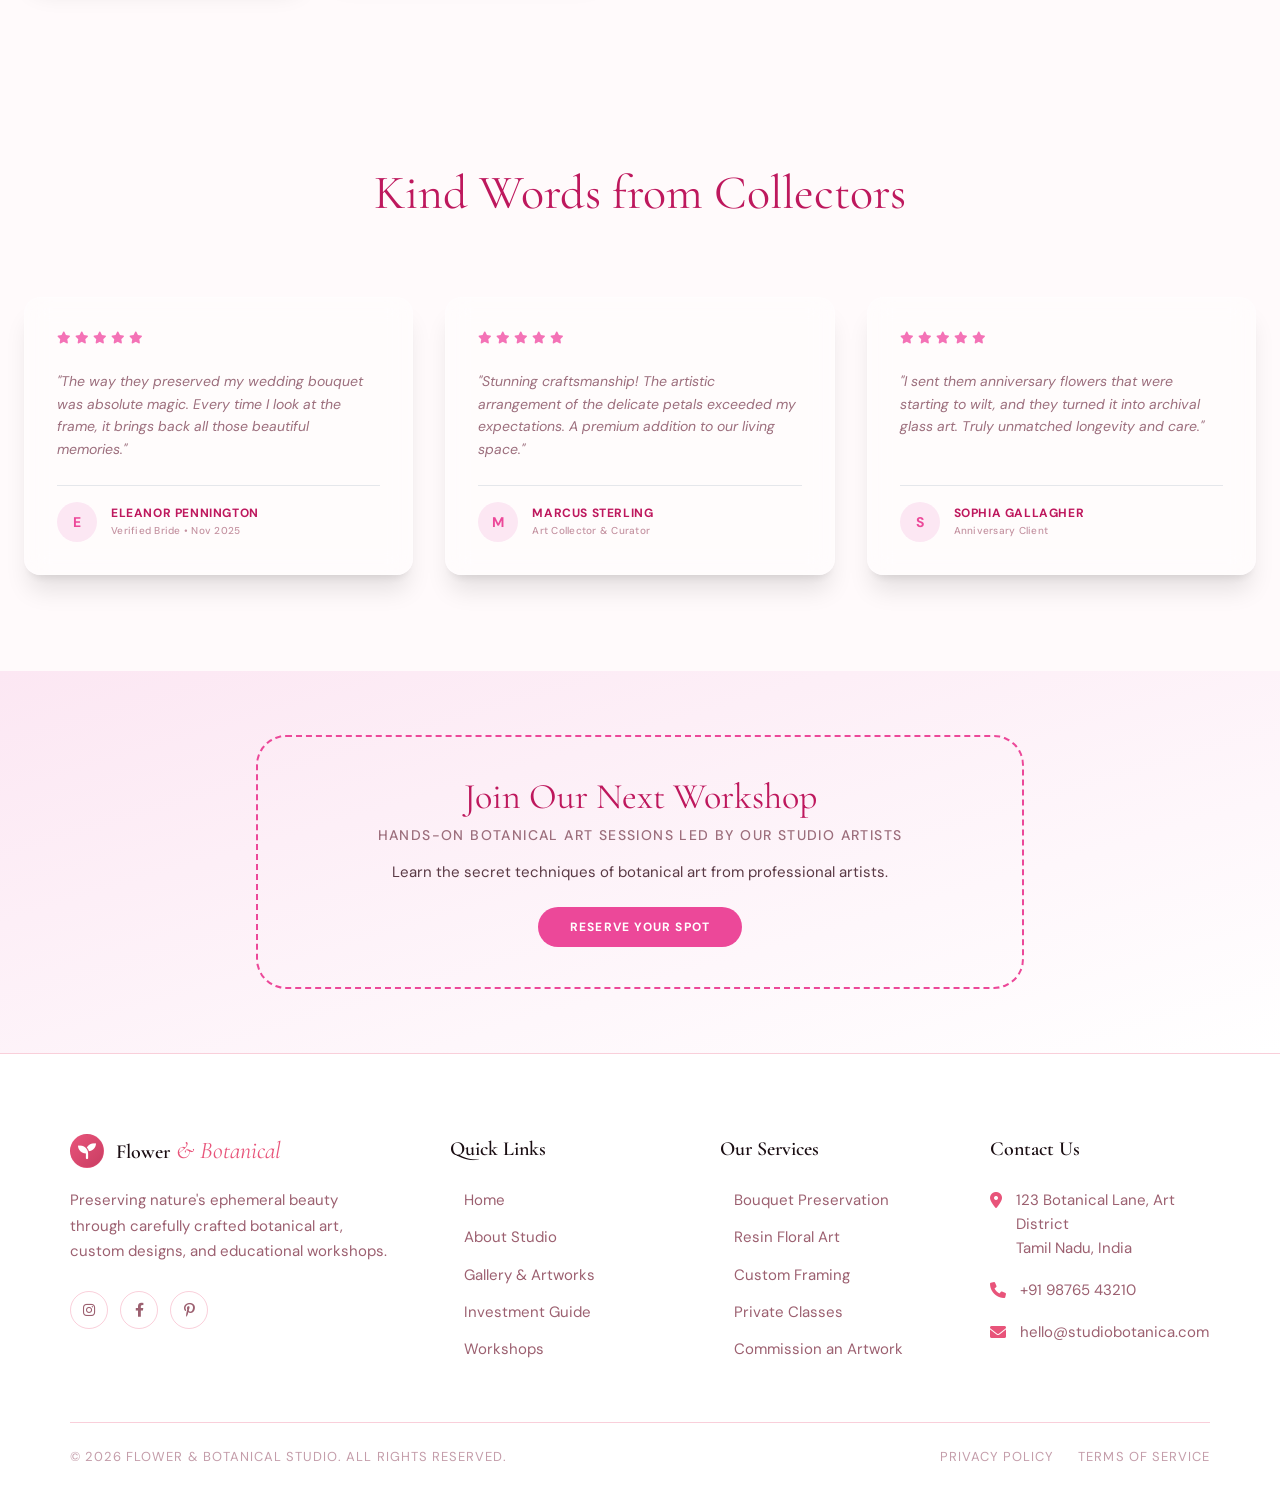
==== commit fa517f44: "first commit" ====
--- a/index.html
+++ b/index.html
@@ -57,7 +57,7 @@
             </div>
 
             <div class="relative z-10 text-center px-6 max-w-4xl">
-                <span class="inline-block text-xs font-bold tracking-[0.3em] uppercase text-primaryDark dark:text-gray-300 mb-4 transition-colors">Handcrafted in Our Studio</span>
+                <span class="inline-block text-xs font-bold tracking-[0.3em] uppercase text-primaryDark mb-4 transition-colors">Handcrafted in Our Studio</span>
                 <h1 class="font-cormorant text-5xl md:text-8xl text-[#1f1015] dark:text-white leading-[1.1] mb-6 font-medium transition-colors">
                     Preserving Nature’s <br> <span class="italic text-primary">Beauty Forever</span>
                 </h1>
@@ -65,8 +65,8 @@
                     Handcrafted pressed flower artworks inspired by nature, memories, and timeless elegance.
                 </p>
                 <div class="flex flex-wrap gap-5 justify-center">
-                    <a href="artworks.html" class="px-10 py-4 bg-primary text-white rounded-full font-bold tracking-widest uppercase hover:bg-primaryDark transition-all shadow-xl shadow-pink-100">Explore Artworks</a>
-                    <a href="booking.html" class="px-10 py-4 border-2 border-primary text-primary dark:text-gray-300 rounded-full font-bold tracking-widest uppercase hover:bg-primary hover:text-white transition-all bg-white/40 dark:bg-gray-800/40 backdrop-blur-md">Book Workshop</a>
+                    <a href="artworks.html" class="px-10 py-4 bg-primary text-white rounded-full font-bold tracking-widest uppercase hover:bg-primaryDark transition-all">Explore Artworks</a>
+                    <a href="booking.html" class="px-10 py-4 border-2 border-primary text-primary rounded-full font-bold tracking-widest uppercase hover:bg-primary hover:text-white transition-all">Book Workshop</a>
                 </div>
             </div>
         </section>
@@ -75,45 +75,55 @@
         <section class="py-24 px-6 bg-white dark:bg-gray-800 transition-colors duration-300">
             <div class="max-w-7xl mx-auto">
                 <div class="text-center mb-20">
-                    <h2 class="font-cormorant text-4xl md:text-5xl text-primaryDark dark:text-white font-bold transition-colors">Featured Botanical Collection</h2>
+                    <h2 class="font-cormorant text-4xl md:text-5xl text-primaryDark font-bold transition-colors">Featured Botanical Collection</h2>
+                    <p class="text-[#9c6e7c] dark:text-gray-400 text-base mt-3 mb-2 transition-colors">Handpressed originals ready to be yours — each piece a unique work of nature and craft.</p>
                     <div class="w-20 h-1 bg-primary mx-auto mt-4 rounded-full"></div>
                 </div>
 
                 <div class="grid grid-cols-1 md:grid-cols-3 gap-12">
                     <!-- Item 1 -->
-                    <div class="group bg-softPink/30 dark:bg-gray-700/50 rounded-[2.5rem] p-6 border border-pink-50 dark:border-gray-700 transition-all hover:shadow-2xl hover:-translate-y-2">
+                    <div class="group bg-softPink/80 dark:bg-gray-700/50 rounded-[2.5rem] p-6 border border-pink-50 dark:border-gray-700 transition-all hover:shadow-2xl hover:-translate-y-2">
                         <div class="overflow-hidden rounded-[2rem] mb-6 aspect-square">
                             <img src="img/home2.png" class="w-full h-full object-cover group-hover:scale-110 transition-transform duration-700">
                         </div>
                         <h3 class="text-xl font-bold text-[#1f1015] dark:text-white mb-2 transition-colors">Wild Daisy Frame</h3>
                         <p class="text-[#9c6e7c] dark:text-gray-300 text-sm mb-6 leading-relaxed transition-colors">Carefully preserved wild daisies arranged in a minimal handmade wooden frame.</p>
-                        <div class="flex items-center justify-between border-t border-pink-100 dark:border-gray-700 pt-6 transition-colors">
-                            <span class="text-xl font-bold text-primary dark:text-gray-300">RC 45.00</span>
-                            <a href="#" class="px-6 py-2 bg-white dark:bg-gray-800 border border-primary text-primary dark:text-gray-300 rounded-full text-xs font-bold hover:bg-primary hover:text-white transition-all">View Details</a>
+                        <div class="flex items-center justify-between border-t border-pink-100 dark:border-gray-700 pt-6 gap-3 transition-colors">
+                            <span class="text-xl font-bold text-primary">RC 45.00</span>
+                            <div class="flex gap-2">
+                                <a href="#" class="px-4 py-2 bg-white dark:bg-gray-800 border border-primary text-primary rounded-full text-xs font-bold hover:bg-primary hover:text-white transition-all">View Details</a>
+                                <a href="artworks.html" class="px-4 py-2 bg-primary text-white rounded-full text-xs font-bold hover:bg-primaryDark transition-all shadow-md shadow-pink-200/50">Purchase Now</a>
+                            </div>
                         </div>
                     </div>
                     <!-- Item 2 -->
-                    <div class="group bg-softPink/30 dark:bg-gray-700/50 rounded-[2.5rem] p-6 border border-pink-50 dark:border-gray-700 transition-all hover:shadow-2xl hover:-translate-y-2">
+                    <div class="group bg-softPink/80 dark:bg-gray-700/50 rounded-[2.5rem] p-6 border border-pink-50 dark:border-gray-700 transition-all hover:shadow-2xl hover:-translate-y-2">
                         <div class="overflow-hidden rounded-[2rem] mb-6 aspect-square">
                             <img src="img/home3.png" class="w-full h-full object-cover group-hover:scale-110 transition-transform duration-700">
                         </div>
                         <h3 class="text-xl font-bold text-[#1f1015] dark:text-white mb-2 transition-colors">Vintage Rose Art</h3>
                         <p class="text-[#9c6e7c] dark:text-gray-300 text-sm mb-6 leading-relaxed transition-colors">Deep red roses preserved with traditional methods to keep their natural essence.</p>
-                        <div class="flex items-center justify-between border-t border-pink-100 dark:border-gray-700 pt-6 transition-colors">
-                            <span class="text-xl font-bold text-primary dark:text-gray-300">RC 62.00</span>
-                            <a href="#" class="px-6 py-2 bg-white dark:bg-gray-800 border border-primary text-primary dark:text-gray-300 rounded-full text-xs font-bold hover:bg-primary hover:text-white transition-all">View Details</a>
+                        <div class="flex items-center justify-between border-t border-pink-100 dark:border-gray-700 pt-6 gap-3 transition-colors">
+                            <span class="text-xl font-bold text-primary">RC 62.00</span>
+                            <div class="flex gap-2">
+                                <a href="#" class="px-4 py-2 bg-white dark:bg-gray-800 border border-primary text-primary rounded-full text-xs font-bold hover:bg-primary hover:text-white transition-all">View Details</a>
+                                <a href="artworks.html" class="px-4 py-2 bg-primary text-white rounded-full text-xs font-bold hover:bg-primaryDark transition-all shadow-md shadow-pink-200/50">Purchase Now</a>
+                            </div>
                         </div>
                     </div>
                     <!-- Item 3 -->
-                    <div class="group bg-softPink/30 dark:bg-gray-700/50 rounded-[2.5rem] p-6 border border-pink-50 dark:border-gray-700 transition-all hover:shadow-2xl hover:-translate-y-2">
+                    <div class="group bg-softPink/80 dark:bg-gray-700/50 rounded-[2.5rem] p-6 border border-pink-50 dark:border-gray-700 transition-all hover:shadow-2xl hover:-translate-y-2">
                         <div class="overflow-hidden rounded-[2rem] mb-6 aspect-square">
                             <img src="img/home4.png" class="w-full h-full object-cover group-hover:scale-110 transition-transform duration-700">
                         </div>
                         <h3 class="text-xl font-bold text-[#1f1015] dark:text-white mb-2 transition-colors">Lavender Field</h3>
                         <p class="text-[#9c6e7c] dark:text-gray-300 text-sm mb-6 leading-relaxed transition-colors">Scented lavender sprigs arranged in a beautiful glass floating frame.</p>
-                        <div class="flex items-center justify-between border-t border-pink-100 dark:border-gray-700 pt-6 transition-colors">
-                            <span class="text-xl font-bold text-primary dark:text-gray-300">RC 38.00</span>
-                            <a href="#" class="px-6 py-2 bg-white dark:bg-gray-800 border border-primary text-primary dark:text-gray-300 rounded-full text-xs font-bold hover:bg-primary hover:text-white transition-all">View Details</a>
+                        <div class="flex items-center justify-between border-t border-pink-100 dark:border-gray-700 pt-6 gap-3 transition-colors">
+                            <span class="text-xl font-bold text-primary">RC 38.00</span>
+                            <div class="flex gap-2">
+                                <a href="#" class="px-4 py-2 bg-white dark:bg-gray-800 border border-primary text-primary rounded-full text-xs font-bold hover:bg-primary hover:text-white transition-all">View Details</a>
+                                <a href="artworks.html" class="px-4 py-2 bg-primary text-white rounded-full text-xs font-bold hover:bg-primaryDark transition-all shadow-md shadow-pink-200/50">Purchase Now</a>
+                            </div>
                         </div>
                     </div>
                 </div>
@@ -135,14 +145,15 @@
                 </div>
                 <!-- Decorative Elements -->
                 <div class="absolute -bottom-10 -right-10 w-64 h-64 bg-[#fce7f3] dark:bg-gray-800/20 rounded-full -z-10 opacity-50 blur-3xl transition-colors"></div>
-                <div class="absolute -top-10 -left-10 w-48 h-48 border-2 border-dashed border-[#ec4899] dark:border-gray-700 rounded-full -z-10 animate-[spin_20s_linear_infinite] transition-colors"></div>
+                <div class="absolute -top-10 -left-10 w-48 h-48 border-2 border-dashed border-[#ec4899] rounded-full -z-10 animate-[spin_20s_linear_infinite] transition-colors"></div>
             </div>
 
             <!-- Right: Content & Steps -->
             <div class="w-full lg:w-1/2">
-                <h2 class="font-['Cormorant_Garamond'] text-4xl md:text-5xl text-[#be185d] dark:text-white mb-6 font-semibold leading-tight transition-colors">
-                    The Fine Art of <br> <span class="italic text-[#ec4899] dark:text-gray-300">Botanical Preservation</span>
+                <h2 class="font-['Cormorant_Garamond'] text-4xl md:text-5xl text-[#be185d] dark:text-white mb-4 font-semibold leading-tight transition-colors">
+                    The Fine Art of <br> <span class="italic text-[#ec4899]">Botanical Preservation</span>
                 </h2>
+                <p class="text-[#be185d]/60 dark:text-gray-400 text-sm font-medium uppercase tracking-widest mb-4 transition-colors">From garden to gallery — our timeless three-step process</p>
                 <p class="text-[#9c6e7c] dark:text-gray-300 text-lg mb-10 leading-relaxed transition-colors">
                     At our studio, we transform fleeting blossoms into timeless heirlooms. Every petal is treated with care through our signature preservation method.
                 </p>
@@ -151,7 +162,7 @@
                 <div class="space-y-8">
                     <!-- Step 1 -->
                     <div class="flex gap-6 group">
-                        <div class="flex-shrink-0 w-12 h-12 rounded-full bg-[#fce7f3] dark:bg-gray-800 flex items-center justify-center text-[#ec4899] dark:text-gray-300 font-bold group-hover:bg-[#ec4899] group-hover:text-white transition-colors">
+                        <div class="flex-shrink-0 w-12 h-12 rounded-full bg-[#fce7f3] dark:bg-gray-800 flex items-center justify-center text-[#ec4899] font-bold group-hover:bg-[#ec4899] group-hover:text-white transition-colors">
                             01
                         </div>
                         <div>
@@ -162,7 +173,7 @@
 
                     <!-- Step 2 -->
                     <div class="flex gap-6 group">
-                        <div class="flex-shrink-0 w-12 h-12 rounded-full bg-[#fce7f3] dark:bg-gray-800 flex items-center justify-center text-[#ec4899] dark:text-gray-300 font-bold group-hover:bg-[#ec4899] group-hover:text-white transition-colors">
+                        <div class="flex-shrink-0 w-12 h-12 rounded-full bg-[#fce7f3] dark:bg-gray-800 flex items-center justify-center text-[#ec4899] font-bold group-hover:bg-[#ec4899] group-hover:text-white transition-colors">
                             02
                         </div>
                         <div>
@@ -173,7 +184,7 @@
 
                     <!-- Step 3 -->
                     <div class="flex gap-6 group">
-                        <div class="flex-shrink-0 w-12 h-12 rounded-full bg-[#fce7f3] dark:bg-gray-800 flex items-center justify-center text-[#ec4899] dark:text-gray-300 font-bold group-hover:bg-[#ec4899] group-hover:text-white transition-colors">
+                        <div class="flex-shrink-0 w-12 h-12 rounded-full bg-[#fce7f3] dark:bg-gray-800 flex items-center justify-center text-[#ec4899] font-bold group-hover:bg-[#ec4899] group-hover:text-white transition-colors">
                             03
                         </div>
                         <div>
@@ -220,13 +231,14 @@
             </div>
             
             <!-- Background Decorative Elements -->
-            <div class="absolute -z-10 -top-10 -left-10 w-64 h-64 bg-primary/10 dark:bg-primary/5 blur-3xl rounded-full transition-colors"></div>
+            <div class="absolute -z-10 -top-10 -left-10 w-64 h-64 bg-primary/10 blur-3xl rounded-full transition-colors"></div>
         </div>
 
         <!-- Right Side: Content -->
         <div class="w-full lg:w-1/2">
-            <span class="text-primary dark:text-gray-300 font-bold tracking-[0.2em] uppercase text-sm mb-4 block transition-colors">Our Essence</span>
-            <h2 class="font-cormorant text-4xl md:text-5xl text-primaryDark dark:text-white mb-8 font-bold leading-tight transition-colors">Behind the Blossoms</h2>
+            <span class="text-primary font-bold tracking-[0.2em] uppercase text-sm mb-4 block transition-colors">Our Essence</span>
+            <h2 class="font-cormorant text-4xl md:text-5xl text-primaryDark mb-3 font-bold leading-tight transition-colors">Behind the Blossoms</h2>
+            <p class="text-[#9c6e7c] dark:text-gray-400 text-sm uppercase tracking-widest font-medium mb-8 transition-colors">The studio, the story, and the soul behind every pressed petal</p>
             
             <p class="text-[#5a3a45] dark:text-gray-300 text-lg leading-relaxed mb-8 italic font-medium border-l-4 border-primary/30 pl-6 transition-colors">
                 “At Pressed Flower & Botanical Art Studio, every flower tells a story. We transform natural blooms into timeless artworks filled with emotion, beauty, and delicate craftsmanship.”
@@ -247,39 +259,92 @@
 
        
 
-        <!-- 5. TESTIMONIALS -->
-        <section class="py-24 px-6 bg-[#fffafb] dark:bg-black transition-colors duration-300">
-            <div class="max-w-5xl mx-auto">
-                <h2 class="font-cormorant text-center text-4xl md:text-5xl text-primaryDark dark:text-white mb-20 font-bold transition-colors">Kind Words from Collectors</h2>
-                <div class="grid grid-cols-1 md:grid-cols-2 gap-10">
-                    <div class="bg-white dark:bg-gray-800 p-12 rounded-[3rem] border border-pink-50 dark:border-gray-700 relative shadow-sm transition-colors">
-                        <i class="fas fa-quote-left absolute top-8 left-8 text-softPink dark:text-gray-700 text-6xl transition-colors"></i>
-                        <p class="text-[#5a3a45] dark:text-gray-300 text-lg italic mb-8 relative z-10 leading-relaxed transition-colors">
-                            “The artwork looked magical and emotional. It was the perfect gift for my anniversary, preserving our wedding blooms so beautifully!”
-                        </p>
-                        <div class="flex items-center gap-4">
-                            <div class="w-12 h-12 bg-primary rounded-full flex items-center justify-center text-white font-bold">SM</div>
-                            <h5 class="font-bold text-primary dark:text-gray-300 transition-colors">Sophia M.</h5>
-                        </div>
-                    </div>
-                    <div class="bg-white dark:bg-gray-800 p-12 rounded-[3rem] border border-pink-50 dark:border-gray-700 relative shadow-sm transition-colors">
-                        <i class="fas fa-quote-left absolute top-8 left-8 text-softPink dark:text-gray-700 text-6xl transition-colors"></i>
-                        <p class="text-[#5a3a45] dark:text-gray-300 text-lg italic mb-8 relative z-10 leading-relaxed transition-colors">
-                            “Attending the workshop was so therapeutic. I learned how to press my own garden flowers and the result is stunning!”
-                        </p>
-                        <div class="flex items-center gap-4">
-                            <div class="w-12 h-12 bg-primaryDark rounded-full flex items-center justify-center text-white font-bold">JL</div>
-                            <h5 class="font-bold text-primary dark:text-gray-300 transition-colors">James L.</h5>
-                        </div>
-                    </div>
-                </div>
-            </div>
-        </section>
+       <!-- KIND WORDS FROM COLLECTORS SECTION -->
+<section class="py-24 px-6 bg-[#fffafb] dark:bg-black transition-colors duration-300">
+    <div class="max-w-7xl mx-auto">
+        <h2 class="font-cormorant text-center text-5xl text-primaryDark mb-20 transition-colors">Kind Words from Collectors</h2>
+        
+        <div class="grid grid-cols-1 md:grid-cols-3 gap-8">
+            <!-- Testimonial Card 1 -->
+            <div class="bg-white/40 dark:bg-gray-900/40 backdrop-blur-md border border-white/20 dark:border-gray-800/50 p-8 rounded-2xl shadow-xl hover:shadow-2xl hover:-translate-y-1 transition-all duration-300 flex flex-col justify-between group">
+                <div>
+                    <div class="flex gap-1 text-pink-400 mb-6">
+                        <i class="fas fa-star text-xs"></i>
+                        <i class="fas fa-star text-xs"></i>
+                        <i class="fas fa-star text-xs"></i>
+                        <i class="fas fa-star text-xs"></i>
+                        <i class="fas fa-star text-xs"></i>
+                    </div>
+                    <p class="text-sm italic text-[#9c6e7c] dark:text-gray-300 leading-relaxed mb-6">"The way they preserved my wedding bouquet was absolute magic. Every time I look at the frame, it brings back all those beautiful memories."</p>
+                </div>
+                <div class="flex items-center gap-3.5 pt-4 border-t border-secondary/10 dark:border-gray-800">
+                    <div class="w-10 h-10 rounded-full bg-pink-100 dark:bg-gray-800 flex items-center justify-center text-primary font-bold text-sm">
+                        E
+                    </div>
+                    <div>
+                        <h5 class="font-bold text-xs uppercase tracking-wider text-primaryDark">Eleanor Pennington</h5>
+                        <!-- Added Designation / Subtext below name -->
+                        <span class="block text-[10px] font-medium text-[#c492a0] dark:text-pink-400 mt-0.5 tracking-wide">Verified Bride • Nov 2025</span>
+                    </div>
+                </div>
+            </div>
+
+            <!-- Testimonial Card 2 -->
+            <div class="bg-white/40 dark:bg-gray-900/40 backdrop-blur-md border border-white/20 dark:border-gray-800/50 p-8 rounded-2xl shadow-xl hover:shadow-2xl hover:-translate-y-1 transition-all duration-300 flex flex-col justify-between group">
+                <div>
+                    <div class="flex gap-1 text-pink-400 mb-6">
+                        <i class="fas fa-star text-xs"></i>
+                        <i class="fas fa-star text-xs"></i>
+                        <i class="fas fa-star text-xs"></i>
+                        <i class="fas fa-star text-xs"></i>
+                        <i class="fas fa-star text-xs"></i>
+                    </div>
+                    <p class="text-sm italic text-[#9c6e7c] dark:text-gray-300 leading-relaxed mb-6">"Stunning craftsmanship! The artistic arrangement of the delicate petals exceeded my expectations. A premium addition to our living space."</p>
+                </div>
+                <div class="flex items-center gap-3.5 pt-4 border-t border-secondary/10 dark:border-gray-800">
+                    <div class="w-10 h-10 rounded-full bg-pink-100 dark:bg-gray-800 flex items-center justify-center text-primary font-bold text-sm">
+                        M
+                    </div>
+                    <div>
+                        <h5 class="font-bold text-xs uppercase tracking-wider text-primaryDark">Marcus Sterling</h5>
+                        <!-- Added Designation / Subtext below name -->
+                        <span class="block text-[10px] font-medium text-[#c492a0] dark:text-pink-400 mt-0.5 tracking-wide">Art Collector & Curator</span>
+                    </div>
+                </div>
+            </div>
+
+            <!-- Testimonial Card 3 -->
+            <div class="bg-white/40 dark:bg-gray-900/40 backdrop-blur-md border border-white/20 dark:border-gray-800/50 p-8 rounded-2xl shadow-xl hover:shadow-2xl hover:-translate-y-1 transition-all duration-300 flex flex-col justify-between group">
+                <div>
+                    <div class="flex gap-1 text-pink-400 mb-6">
+                        <i class="fas fa-star text-xs"></i>
+                        <i class="fas fa-star text-xs"></i>
+                        <i class="fas fa-star text-xs"></i>
+                        <i class="fas fa-star text-xs"></i>
+                        <i class="fas fa-star text-xs"></i>
+                    </div>
+                    <p class="text-sm italic text-[#9c6e7c] dark:text-gray-300 leading-relaxed mb-6">"I sent them anniversary flowers that were starting to wilt, and they turned it into archival glass art. Truly unmatched longevity and care."</p>
+                </div>
+                <div class="flex items-center gap-3.5 pt-4 border-t border-secondary/10 dark:border-gray-800">
+                    <div class="w-10 h-10 rounded-full bg-pink-100 dark:bg-gray-800 flex items-center justify-center text-primary font-bold text-sm">
+                        S
+                    </div>
+                    <div>
+                        <h5 class="font-bold text-xs uppercase tracking-wider text-primaryDark">Sophia Gallagher</h5>
+                        <!-- Added Designation / Subtext below name -->
+                        <span class="block text-[10px] font-medium text-[#c492a0] dark:text-pink-400 mt-0.5 tracking-wide">Anniversary Client</span>
+                    </div>
+                </div>
+            </div>
+        </div>
+    </div>
+</section>
 
 
 <section class="workshop-cta py-16 px-5 text-center bg-gradient-to-br from-[#fce7f3] to-white dark:from-gray-800 dark:to-black transition-colors duration-300">
-    <div class="max-w-3xl mx-auto p-10 border-2 border-dashed border-[#ec4899] dark:border-gray-700 rounded-[30px] transition-colors">
+    <div class="max-w-3xl mx-auto p-10 border-2 border-dashed border-[#ec4899] rounded-[30px] transition-colors">
         <h2 class="font-cormorant text-4xl text-[#be185d] dark:text-white transition-colors">Join Our Next Workshop</h2>
+        <p class="text-[#9c6e7c] dark:text-gray-400 text-sm uppercase tracking-widest font-medium mt-2 mb-2 transition-colors">Hands-on botanical art sessions led by our studio artists</p>
         <p class="text-[#5a3a45] dark:text-gray-300 my-4 mb-6 transition-colors">Learn the secret techniques of botanical art from professional artists.</p>
         <a href="booking.html" class="inline-block px-8 py-3 bg-primary text-white rounded-full uppercase tracking-widest text-xs font-bold hover:bg-primaryDark transition-colors">Reserve Your Spot</a>
     </div>
--- a/style.css
+++ b/style.css
@@ -73,9 +73,6 @@
   --sidebar-bg:      #111827;
   --sidebar-border:  rgba(55, 65, 81, 0.5);
   --dropdown-bg:     rgba(17, 24, 39, 0.98);
-
-  --pink-soft:       rgba(255, 255, 255, 0.05);
-  --pink-light:      rgba(255, 255, 255, 0.1);
 }
 
 /* ----------------------------------------------------------------
